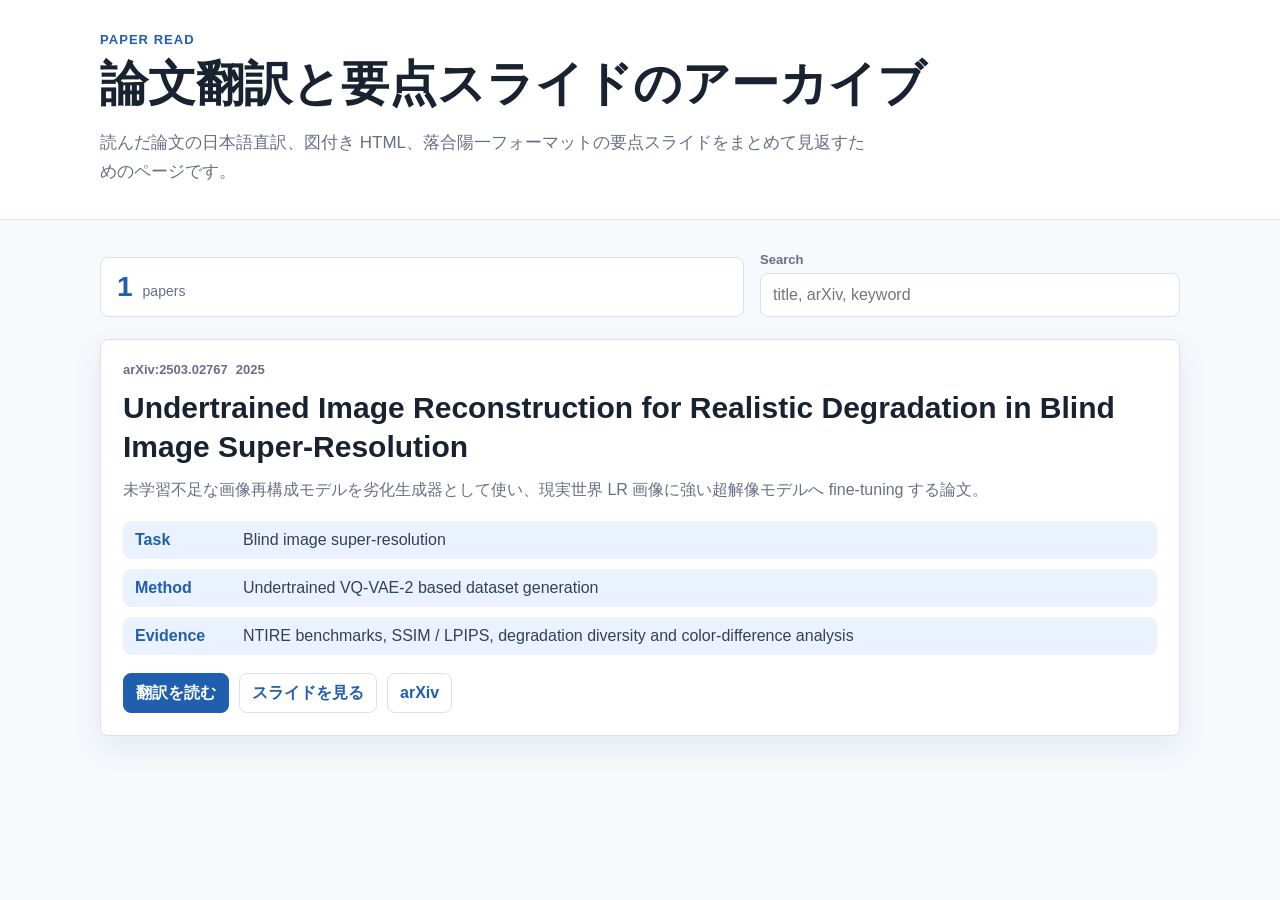
==== index.html @ b6af493b "Create paper archive GitHub Pages site" ====
<!doctype html>
<html lang="ja">
  <head>
    <meta charset="utf-8" />
    <meta name="viewport" content="width=device-width, initial-scale=1" />
    <title>Paper Read</title>
    <link rel="stylesheet" href="./styles.css" />
  </head>
  <body>
    <header class="site-header">
      <div>
        <p class="eyebrow">Paper Read</p>
        <h1>論文翻訳と要点スライドのアーカイブ</h1>
        <p class="lead">
          読んだ論文の日本語直訳、図付き HTML、落合陽一フォーマットの要点スライドをまとめて見返すためのページです。
        </p>
      </div>
    </header>

    <main>
      <section class="toolbar" aria-label="Filters">
        <div class="stat">
          <span class="stat-value">1</span>
          <span class="stat-label">papers</span>
        </div>
        <div class="search-box">
          <label for="paper-search">Search</label>
          <input id="paper-search" type="search" placeholder="title, arXiv, keyword" />
        </div>
      </section>

      <section class="paper-grid" id="paper-grid">
        <article
          class="paper-card"
          data-search="2503.02767 undertrained image reconstruction blind image super-resolution vq-vae-2 degradation sr"
        >
          <div class="paper-meta">
            <span>arXiv:2503.02767</span>
            <span>2025</span>
          </div>
          <h2>Undertrained Image Reconstruction for Realistic Degradation in Blind Image Super-Resolution</h2>
          <p>
            未学習不足な画像再構成モデルを劣化生成器として使い、現実世界 LR 画像に強い超解像モデルへ fine-tuning する論文。
          </p>
          <dl class="summary-list">
            <div>
              <dt>Task</dt>
              <dd>Blind image super-resolution</dd>
            </div>
            <div>
              <dt>Method</dt>
              <dd>Undertrained VQ-VAE-2 based dataset generation</dd>
            </div>
            <div>
              <dt>Evidence</dt>
              <dd>NTIRE benchmarks, SSIM / LPIPS, degradation diversity and color-difference analysis</dd>
            </div>
          </dl>
          <div class="actions">
            <a href="./papers/2503.02767/translation/">翻訳を読む</a>
            <a href="./papers/2503.02767/slides/">スライドを見る</a>
            <a href="https://arxiv.org/abs/2503.02767">arXiv</a>
          </div>
        </article>
      </section>
    </main>

    <script src="./script.js"></script>
  </body>
</html>
---- styles.css ----
:root {
  color-scheme: light;
  --bg: #f6f8fb;
  --panel: #ffffff;
  --ink: #182230;
  --muted: #667085;
  --line: #d9e1ec;
  --blue: #1f5fae;
  --blue-soft: #eaf2ff;
  --shadow: 0 12px 30px rgba(31, 95, 174, 0.08);
}

* {
  box-sizing: border-box;
}

body {
  margin: 0;
  font-family: -apple-system, BlinkMacSystemFont, "Hiragino Sans", "Yu Gothic", "Noto Sans JP", sans-serif;
  background: var(--bg);
  color: var(--ink);
}

a {
  color: var(--blue);
  text-decoration: none;
}

a:hover {
  text-decoration: underline;
}

.site-header {
  background: var(--panel);
  border-bottom: 1px solid var(--line);
}

.site-header > div,
main {
  max-width: 1120px;
  margin: 0 auto;
  padding: 32px 20px;
}

.eyebrow {
  margin: 0 0 10px;
  color: var(--blue);
  font-size: 13px;
  font-weight: 700;
  letter-spacing: 0.08em;
  text-transform: uppercase;
}

h1 {
  margin: 0;
  font-size: clamp(30px, 5vw, 48px);
  letter-spacing: 0;
  line-height: 1.14;
}

.lead {
  max-width: 780px;
  margin: 16px 0 0;
  color: var(--muted);
  font-size: 17px;
  line-height: 1.75;
}

.toolbar {
  display: grid;
  grid-template-columns: auto minmax(240px, 420px);
  gap: 16px;
  align-items: end;
  margin-bottom: 22px;
}

.stat {
  display: flex;
  gap: 10px;
  align-items: baseline;
  padding: 13px 16px;
  background: var(--panel);
  border: 1px solid var(--line);
  border-radius: 8px;
}

.stat-value {
  color: var(--blue);
  font-size: 28px;
  font-weight: 700;
}

.stat-label {
  color: var(--muted);
  font-size: 14px;
}

.search-box {
  display: grid;
  gap: 6px;
}

.search-box label {
  color: var(--muted);
  font-size: 13px;
  font-weight: 700;
}

.search-box input {
  width: 100%;
  min-height: 44px;
  padding: 10px 12px;
  border: 1px solid var(--line);
  border-radius: 8px;
  background: var(--panel);
  color: var(--ink);
  font: inherit;
}

.paper-grid {
  display: grid;
  gap: 18px;
}

.paper-card {
  padding: 22px;
  background: var(--panel);
  border: 1px solid var(--line);
  border-radius: 8px;
  box-shadow: var(--shadow);
}

.paper-card[hidden] {
  display: none;
}

.paper-meta {
  display: flex;
  flex-wrap: wrap;
  gap: 8px;
  color: var(--muted);
  font-size: 13px;
  font-weight: 700;
}

.paper-card h2 {
  margin: 12px 0 10px;
  font-size: clamp(21px, 3vw, 30px);
  line-height: 1.28;
}

.paper-card p {
  margin: 0;
  color: var(--muted);
  line-height: 1.7;
}

.summary-list {
  display: grid;
  gap: 10px;
  margin: 18px 0;
}

.summary-list div {
  display: grid;
  grid-template-columns: 96px 1fr;
  gap: 12px;
  padding: 10px 12px;
  background: var(--blue-soft);
  border-radius: 8px;
}

.summary-list dt {
  color: var(--blue);
  font-weight: 700;
}

.summary-list dd {
  margin: 0;
  color: #344054;
}

.actions {
  display: flex;
  flex-wrap: wrap;
  gap: 10px;
}

.actions a {
  display: inline-flex;
  align-items: center;
  min-height: 40px;
  padding: 8px 12px;
  border: 1px solid var(--line);
  border-radius: 8px;
  background: #fff;
  font-weight: 700;
}

.actions a:first-child {
  border-color: var(--blue);
  background: var(--blue);
  color: #fff;
}

@media (max-width: 720px) {
  .site-header > div,
  main {
    padding: 24px 14px;
  }

  .toolbar {
    grid-template-columns: 1fr;
  }

  .summary-list div {
    grid-template-columns: 1fr;
  }
}
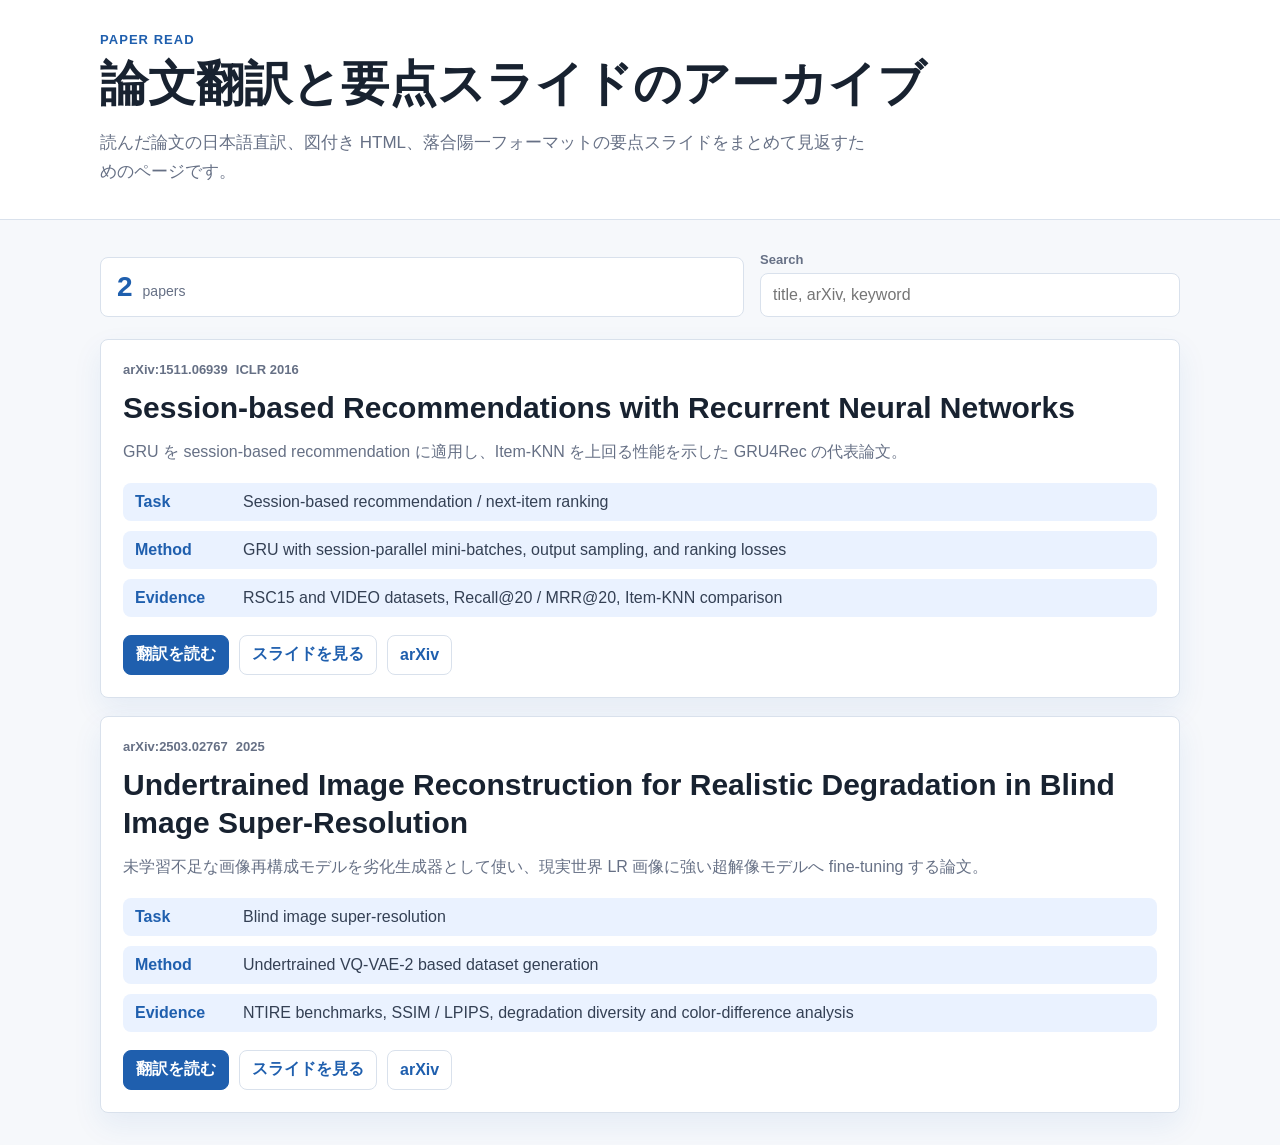
==== commit ea02c15e: "Add GRU4Rec paper translation and slides" ====
--- a/index.html
+++ b/index.html
@@ -20,7 +20,7 @@
     <main>
       <section class="toolbar" aria-label="Filters">
         <div class="stat">
-          <span class="stat-value">1</span>
+          <span class="stat-value">2</span>
           <span class="stat-label">papers</span>
         </div>
         <div class="search-box">
@@ -30,6 +30,39 @@
       </section>
 
       <section class="paper-grid" id="paper-grid">
+        <article
+          class="paper-card"
+          data-search="1511.06939 gru4rec session-based recommendations recurrent neural networks recommender systems rnn gru item-knn recall mrr"
+        >
+          <div class="paper-meta">
+            <span>arXiv:1511.06939</span>
+            <span>ICLR 2016</span>
+          </div>
+          <h2>Session-based Recommendations with Recurrent Neural Networks</h2>
+          <p>
+            GRU を session-based recommendation に適用し、Item-KNN を上回る性能を示した GRU4Rec の代表論文。
+          </p>
+          <dl class="summary-list">
+            <div>
+              <dt>Task</dt>
+              <dd>Session-based recommendation / next-item ranking</dd>
+            </div>
+            <div>
+              <dt>Method</dt>
+              <dd>GRU with session-parallel mini-batches, output sampling, and ranking losses</dd>
+            </div>
+            <div>
+              <dt>Evidence</dt>
+              <dd>RSC15 and VIDEO datasets, Recall@20 / MRR@20, Item-KNN comparison</dd>
+            </div>
+          </dl>
+          <div class="actions">
+            <a href="./papers/1511.06939/translation/">翻訳を読む</a>
+            <a href="./papers/1511.06939/slides/">スライドを見る</a>
+            <a href="https://arxiv.org/abs/1511.06939">arXiv</a>
+          </div>
+        </article>
+
         <article
           class="paper-card"
           data-search="2503.02767 undertrained image reconstruction blind image super-resolution vq-vae-2 degradation sr"
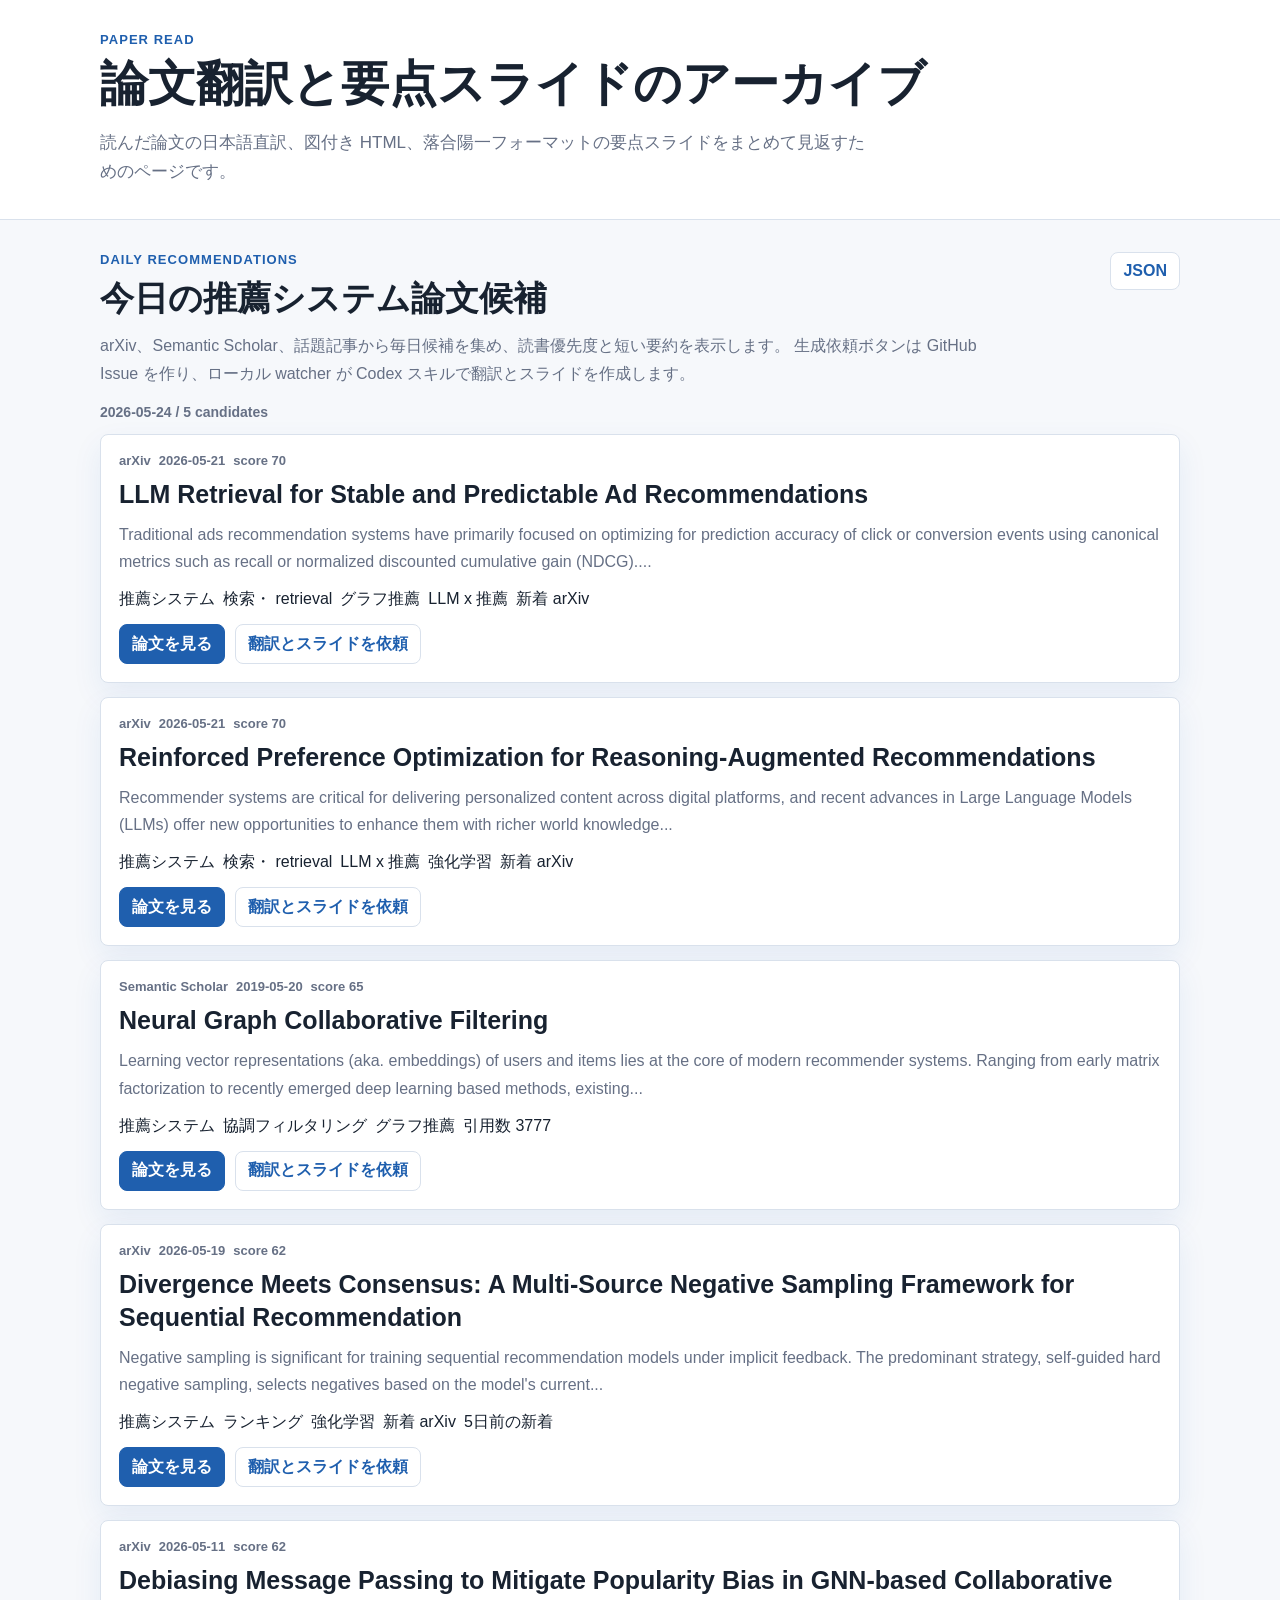
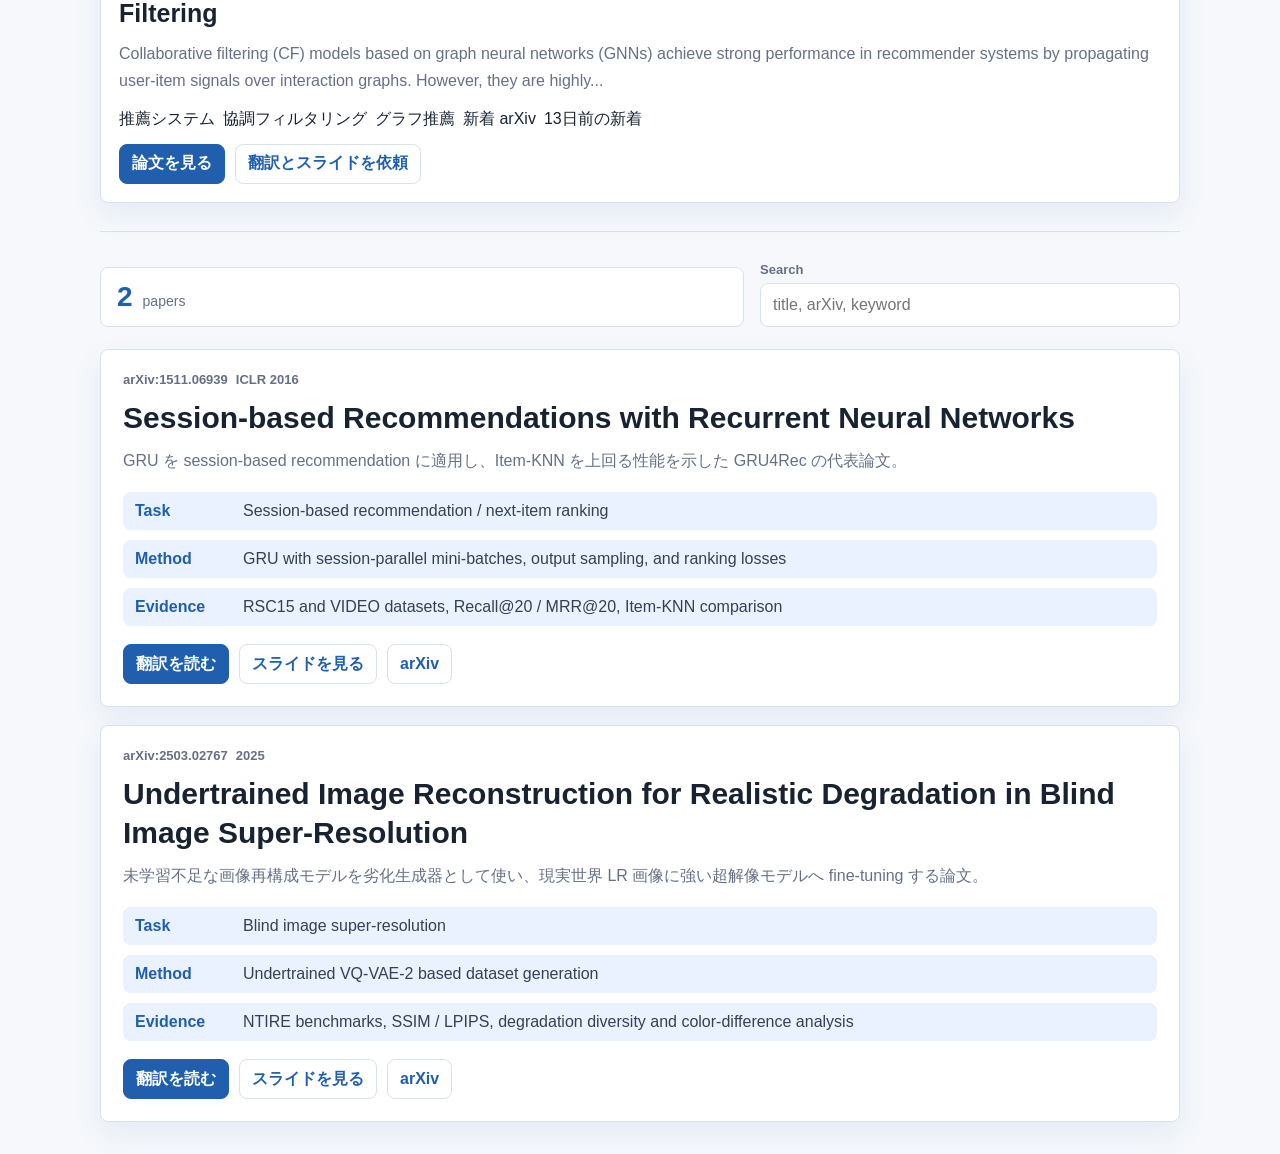
==== commit 63bb8293: "Add daily paper recommendations" ====
--- a/index.html
+++ b/index.html
@@ -18,6 +18,22 @@
     </header>
 
     <main>
+      <section class="recommendation-panel" aria-labelledby="daily-recommendations-title">
+        <div class="section-heading">
+          <div>
+            <p class="eyebrow">Daily Recommendations</p>
+            <h2 id="daily-recommendations-title">今日の推薦システム論文候補</h2>
+          </div>
+          <a class="secondary-action" href="./recommendations/latest.json">JSON</a>
+        </div>
+        <p class="section-lead">
+          arXiv、Semantic Scholar、話題記事から毎日候補を集め、読書優先度と短い要約を表示します。
+          生成依頼ボタンは GitHub Issue を作り、ローカル watcher が Codex スキルで翻訳とスライドを作成します。
+        </p>
+        <div class="recommendation-status" id="recommendation-status">Loading recommendations...</div>
+        <div class="recommendation-list" id="recommendation-list"></div>
+      </section>
+
       <section class="toolbar" aria-label="Filters">
         <div class="stat">
           <span class="stat-value">2</span>
--- a/styles.css
+++ b/styles.css
@@ -74,6 +74,87 @@
   margin-bottom: 22px;
 }
 
+.recommendation-panel {
+  margin-bottom: 30px;
+  padding-bottom: 28px;
+  border-bottom: 1px solid var(--line);
+}
+
+.section-heading {
+  display: flex;
+  gap: 16px;
+  align-items: start;
+  justify-content: space-between;
+}
+
+.section-heading h2 {
+  margin: 0;
+  font-size: clamp(24px, 3vw, 34px);
+  line-height: 1.25;
+}
+
+.section-lead {
+  max-width: 880px;
+  margin: 12px 0 16px;
+  color: var(--muted);
+  line-height: 1.75;
+}
+
+.secondary-action {
+  display: inline-flex;
+  align-items: center;
+  min-height: 38px;
+  padding: 8px 12px;
+  border: 1px solid var(--line);
+  border-radius: 8px;
+  background: var(--panel);
+  font-weight: 700;
+}
+
+.recommendation-status {
+  margin-bottom: 14px;
+  color: var(--muted);
+  font-size: 14px;
+  font-weight: 700;
+}
+
+.recommendation-list {
+  display: grid;
+  gap: 14px;
+}
+
+.recommendation-card {
+  padding: 18px;
+  background: var(--panel);
+  border: 1px solid var(--line);
+  border-radius: 8px;
+  box-shadow: var(--shadow);
+}
+
+.recommendation-card h3 {
+  margin: 10px 0;
+  font-size: clamp(19px, 2.4vw, 25px);
+  line-height: 1.32;
+}
+
+.recommendation-card p {
+  margin: 0;
+  color: var(--muted);
+  line-height: 1.7;
+}
+
+.reason-list {
+  display: flex;
+  flex-wrap: wrap;
+  gap: 8px;
+  margin: 14px 0;
+}
+
+.reason-list span,
+.paper-meta span {
+  overflow-wrap: anywhere;
+}
+
 .stat {
   display: flex;
   gap: 10px;
@@ -213,6 +294,10 @@
     grid-template-columns: 1fr;
   }
 
+  .section-heading {
+    display: grid;
+  }
+
   .summary-list div {
     grid-template-columns: 1fr;
   }
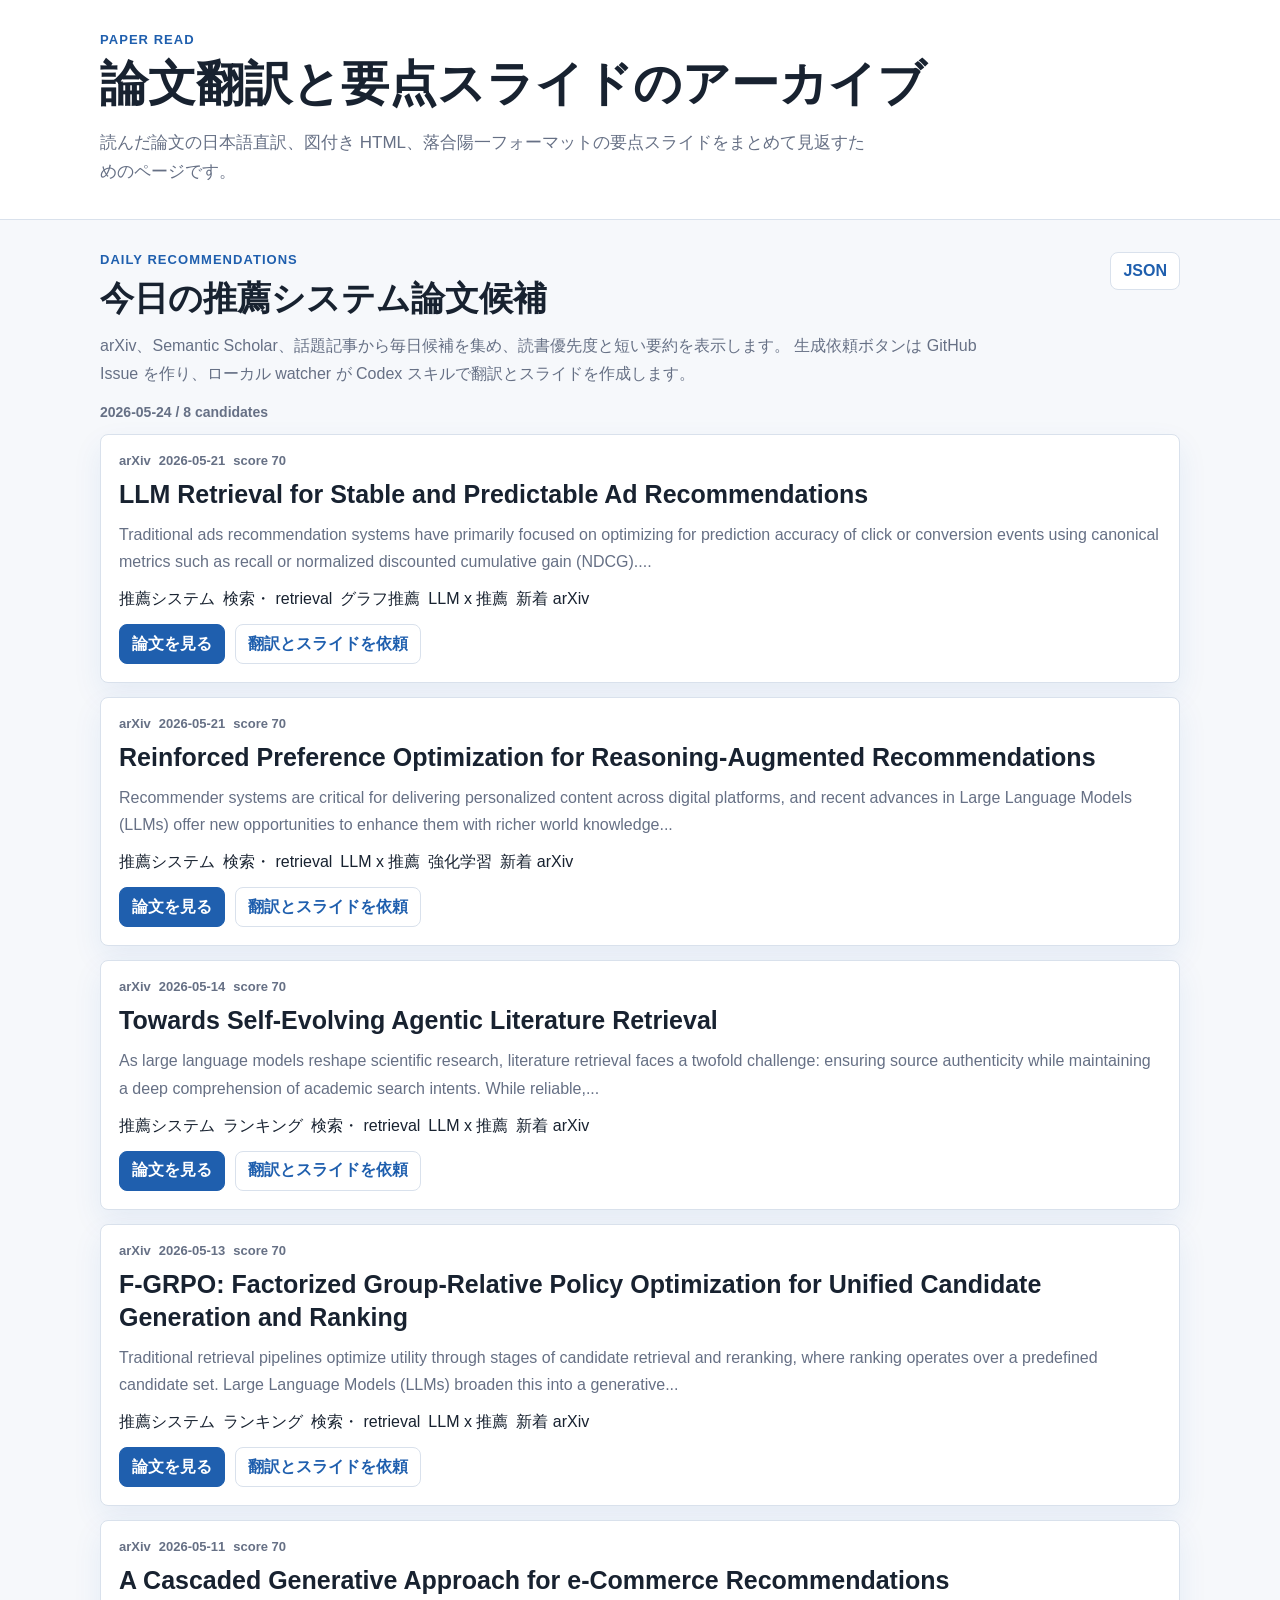
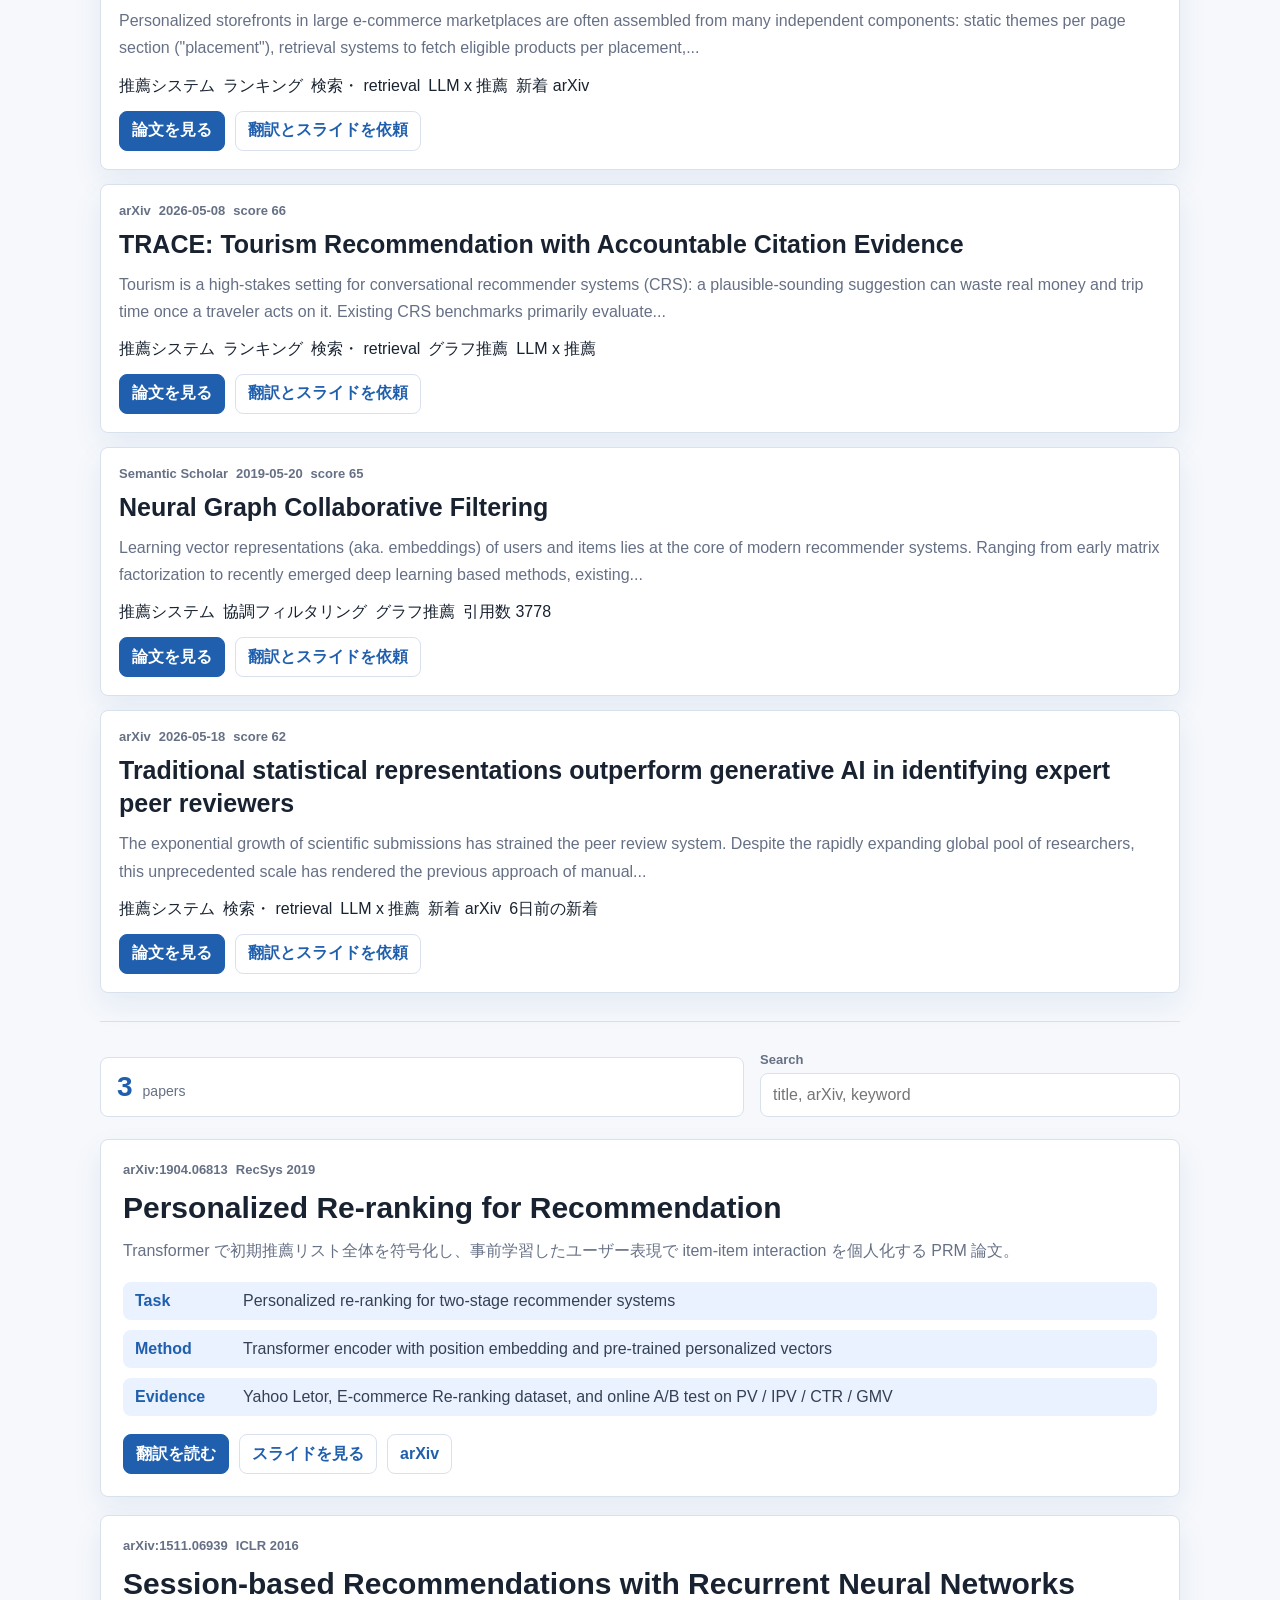
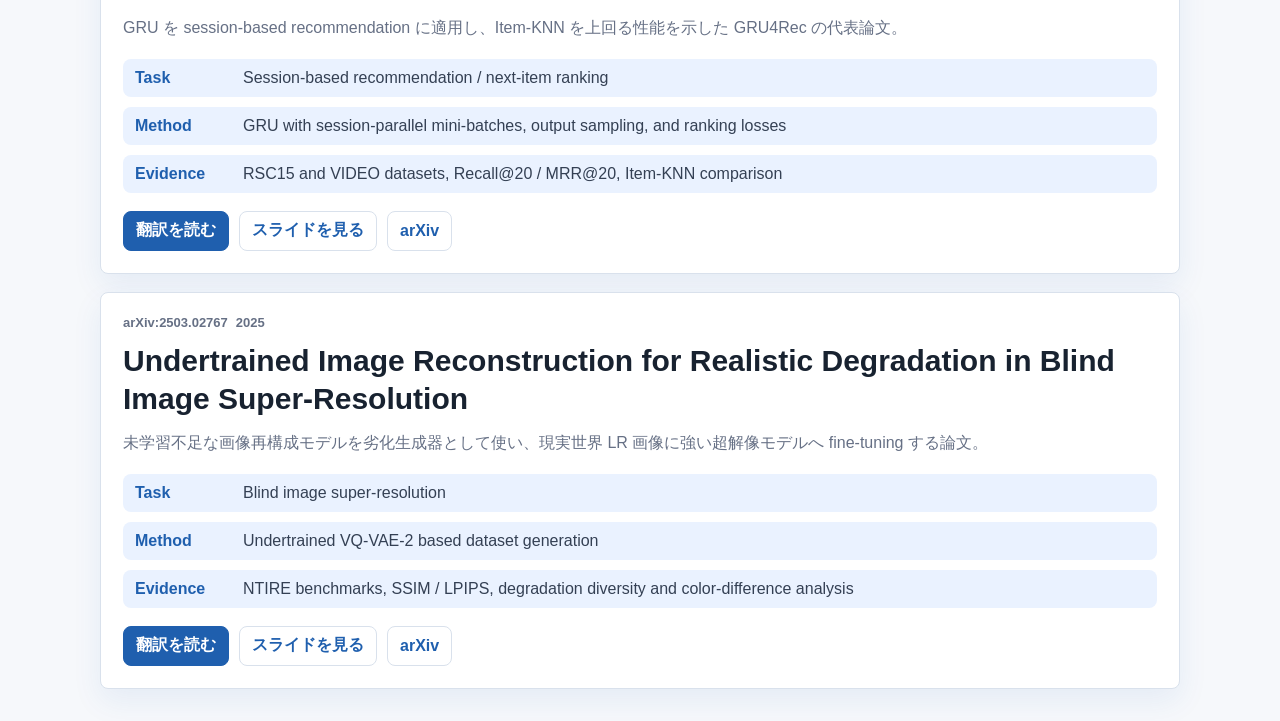
==== commit 7f302c3c: "Add PRM paper translation and slides" ====
--- a/index.html
+++ b/index.html
@@ -36,7 +36,7 @@
 
       <section class="toolbar" aria-label="Filters">
         <div class="stat">
-          <span class="stat-value">2</span>
+          <span class="stat-value">3</span>
           <span class="stat-label">papers</span>
         </div>
         <div class="search-box">
@@ -46,6 +46,39 @@
       </section>
 
       <section class="paper-grid" id="paper-grid">
+        <article
+          class="paper-card"
+          data-search="1904.06813 personalized re-ranking recommendation recsys 2019 transformer reranker two-stage recommendation alibaba kwai learning to rank prm dlcm ecommerce"
+        >
+          <div class="paper-meta">
+            <span>arXiv:1904.06813</span>
+            <span>RecSys 2019</span>
+          </div>
+          <h2>Personalized Re-ranking for Recommendation</h2>
+          <p>
+            Transformer で初期推薦リスト全体を符号化し、事前学習したユーザー表現で item-item interaction を個人化する PRM 論文。
+          </p>
+          <dl class="summary-list">
+            <div>
+              <dt>Task</dt>
+              <dd>Personalized re-ranking for two-stage recommender systems</dd>
+            </div>
+            <div>
+              <dt>Method</dt>
+              <dd>Transformer encoder with position embedding and pre-trained personalized vectors</dd>
+            </div>
+            <div>
+              <dt>Evidence</dt>
+              <dd>Yahoo Letor, E-commerce Re-ranking dataset, and online A/B test on PV / IPV / CTR / GMV</dd>
+            </div>
+          </dl>
+          <div class="actions">
+            <a href="./papers/1904.06813/translation/">翻訳を読む</a>
+            <a href="./papers/1904.06813/slides/">スライドを見る</a>
+            <a href="https://arxiv.org/abs/1904.06813">arXiv</a>
+          </div>
+        </article>
+
         <article
           class="paper-card"
           data-search="1511.06939 gru4rec session-based recommendations recurrent neural networks recommender systems rnn gru item-knn recall mrr"
